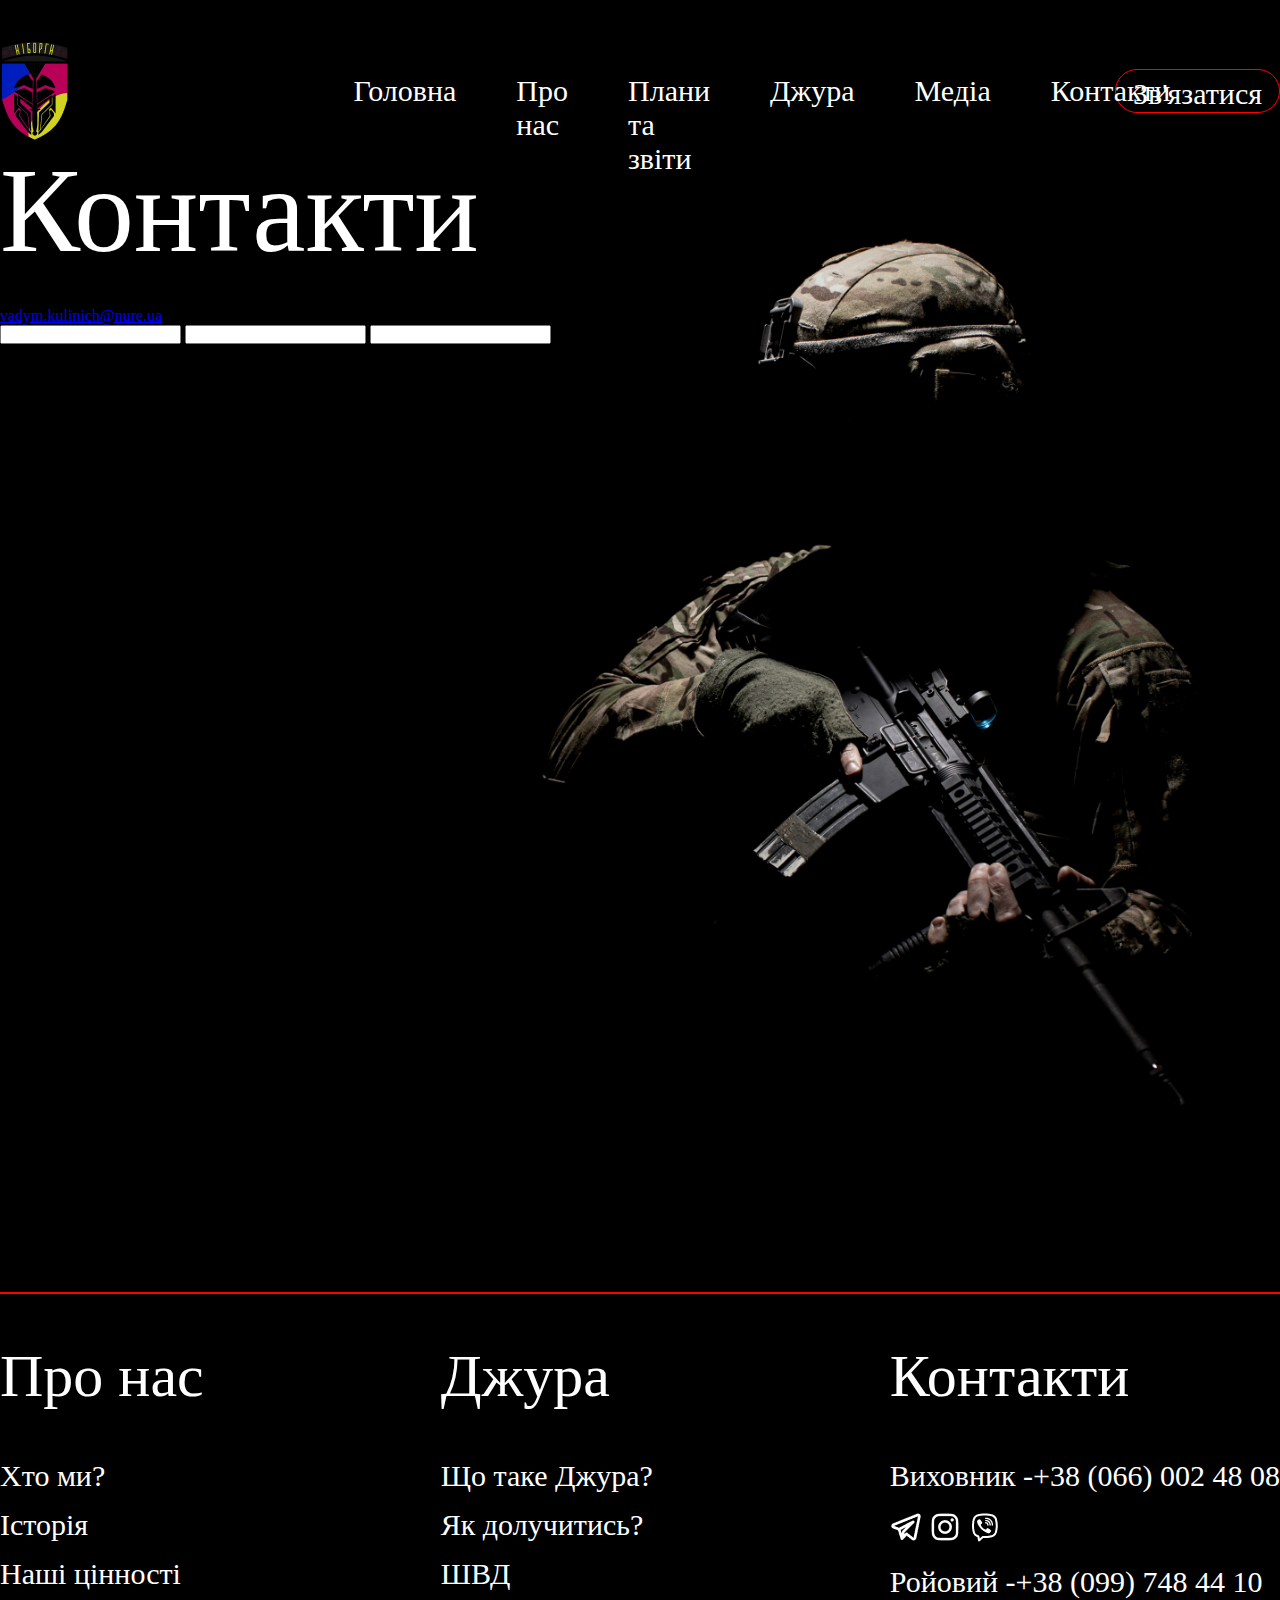
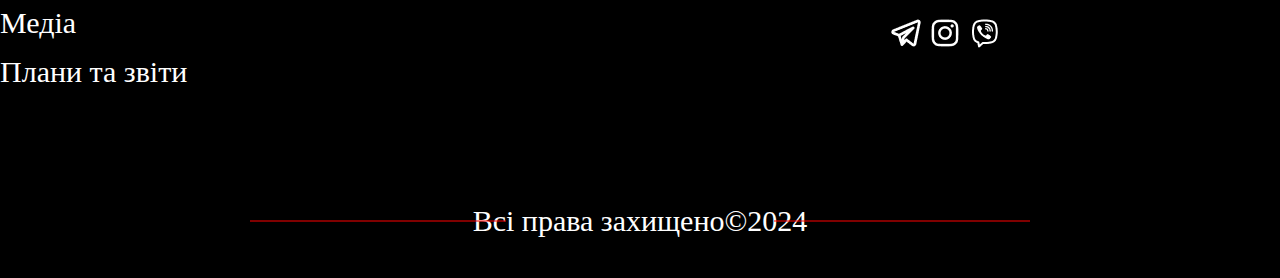
==== Contact.html @ 7b3c7601 "Contacts" ====
<!DOCTYPE html>
<html lang="en">
<head>
  <meta charset="UTF-8">
  <meta name="viewport" content="width=device-width, initial-scale=1.0">
  <link rel="stylesheet" href="style.css">
  <title>Рій</title>
</head>
<body>
  <header>
    <img src="IMG/Logo.png" alt="Logo">
    <nav class="header-menu">
      <ul>
        <li><a href="index.html">Головна</a></li>
        <li><a href="#">Про нас</a>
          <ul>
            <li><a href="#" id="backToHome">Історія</a></li>
            <li><a href="Riy.html">Рій</a></li>
          </ul>
        </li>
        <li><a href="Plans.html">Плани та звіти</a></li>
        <li><a href="#">Джура</a>
          <ul>
            <li><a href="Dzura.html">Що таке джура?</a></li>
            <li><a href="HowToJoin.html">Як долучитись?</a></li>
            <li><a href="SHVD.html">ШВД</a></li>
          </ul>
        </li>
        <li><a href="#">Медіа</a>
          <ul>
            <li><a href="">фото</a></li>
            <li><a href="">відео</a></li>
          </ul>
        </li>
        <li><a href="Contact.html">Контакти</a></li>
      </ul>
    </nav>
    <button id="callButton" class="btn-head">Зв'язатися</button>
  </header>


  <main>
    <div class="container-contacts">
      <div class="info-contacts">
        <h1>Контакти</h1>
        <h2>Вадим Анатолійович - Виховник</h2>
        <div class="email-contact">
          <div class="left-bar">
            <a href="mailto:vadym.kulinich@nure.ua">vadym.kulinich@nure.ua</a>
            <a href=""></a>
          </div>
          <div class="right-bar">

          </div>
        </div>

        <div class="send-message">
          <input type="text">
          <input type="number">
          <input type="text">
        </div>
      </div>
    </div>
  </main>

  <div id="footer"></div>

  <script src="script.js"></script>
</body>
</html>
---- style.css ----
@font-face {
  font-family: 'Cramaten'; /* по этому имени мы будем обращаться к шрифтц*/
  src: url('fonts/Cramaten'); /* URL по которому лежит шрифт */
  font-display: swap;
}

@font-face {
  font-family: 'Neue Haas Unica'; /* по этому имени мы будем обращаться к шрифтц*/
  src: url('fonts/NeueHaasUnica'); /* URL по которому лежит шрифт */
  font-display: swap;
}

* {
  margin: 0;
  padding: 0;

}

body {
  background-color: #000000;
  font-family: 'Cramaten';
}

html {
  scroll-behavior: smooth;
}

header {
  display: flex;
  width: 1280px;
  justify-content: space-between;
  align-items: center;
  margin: 0 auto;
  margin-top: 40px;
}

main {
  width: 1280px;
  margin: 0 auto;
}

footer {
  width: 1280px;
  margin: 0 auto;
  margin-top: 150px;
  border-top: 2px solid red;
}

.footer-info {
  display: flex;
}

footer nav {
  margin-top: 48px;
}

.footer-block1 h2 {
  margin-bottom: 48px;
}

.footer-info p {
  color: #FFFFFF;
  font-size: 30px;
  font-weight: 400;
  font-family: 'Neue Haas Unica';
}

.footer-block2 a:hover {
  transition: 1.0s;
  border-bottom: 1px solid red;
  padding-bottom: 0px;
}

.section-aboutUs-main {
  display: none;
  margin-bottom: 20px;
}

/* Відобразити активну секцію */
.section-aboutUs-main.active {
  display: block;
}

.menu-section2-index {
  margin-bottom: -365px;
  margin-top: 360px;
}


.all-rights {
  color: #FFFFFF;
}

footer nav {
  display: flex;
  justify-content: space-between;
}

footer ul li a {
  color: #FFFFFF;
  font-size: 30px;
  font-weight: 400;
  font-family: 'Neue Haas Unica';
  text-decoration: none;
  padding-bottom: 18px;
}

footer ul li {
  padding-bottom: 15px;
}

footer h2 a {
  color: #FFFFFF;
  text-decoration: none;
  font-size: 60px;
  font-weight: 400;
}

.all-rights {
  color: #FFFFFF;
  font-size: 30px;
  font-weight: 400;
  display: flex;
  justify-content: center;
  align-items: baseline;
  margin: 100px auto 40px auto;
  position: relative;
  text-align: center;
}

.all-rights::before,
.all-rights::after {
  content: "";
  display: inline-block;
  width: 20%; /* Розділіть на дві рівні частини (ліва та права половини) */
  height: 1px; /* Товщина полоски */
  background-color: red; /* Колір полоски */
  position: absolute;
  top: 51%;
  transform: translateY(-50%);
}

.all-rights::before {
  left: 250px; /* Ліва полоска */
}

.all-rights::after {
  right: 250px; /* Права полоска */
}

.all-rights span {
  font-family: 'Neue Haas Unica';
}

.header-menu {
  width: 816px;
}

.header-menu>ul>li {
  color: #FFFFFF;
  list-style: none;
  font-size: 30px;
  font-weight: 400;
  margin-left: 60px;
  cursor: pointer;
  position: relative;
  z-index: 1;
}

.header-menu>ul {
  display: flex;
  padding-left: 109px;
  margin-top: 5px;
}

.header-menu a {
  text-decoration: none;
  color: #FFFFFF;
}

.header-menu ul li ul {
  list-style-type: none;
  display: none;
  position: absolute;
  top: 100%;
  left: 0;
  z-index: 2;
}

.header-menu ul li ul li {
  width: 100%;
  color: #9F9F9F;
  width: 150px;
}

.header-menu ul li:hover > ul {
  display: flex;
  flex-direction: column;
 
}

.header-menu ul li:hover > ul li a {
  color: #9F9F9F;
}

.header-menu ul li {
  position: relative;
  height: 40px;
}

.header-menu ul li ul {
  list-style-type: none;
  display: flex;
  flex-direction: column;
  position: absolute;
  top: 100%;
  left: 0;
  opacity: 0;
  visibility: hidden;
  transition: opacity .4s ease, visibility .5s ease;
}

.header-menu ul li:hover > ul,
.header-menu ul li ul:hover {
  opacity: 1;
  visibility: visible;
}

.btn-head {
  width: 165px;
  height: 44px;
  border-radius: 30px;
  border: 1px solid #FF0000;
  background: rgba(255, 0, 0, 0);
  cursor: pointer;
  color: #FFFFFF;
  font-size: 30px;
  font-family: 'Cramaten';
  display: flex;
  flex-wrap: wrap;
  align-content: flex-end;
  justify-content: center;
  padding-bottom: 1px;
  transition: background-color 2s, color 2s; /* Змінено тут */
}

.btn-head:hover {
  background-color: #FF0000; /* Змінено тут */
  color: #000000; /* Змінено тут */
}

h1 {
  font-size: 120px;
  color: #ffffff;
  font-weight: 400;
}

article {
  width: 1280px;
  margin: 0 auto;
}

.section1 {
  position: relative;
}

.section1 h1 {
  font-size: 120px;
  font-weight: 400;
}

.section1 p {
  color: #FFFFFF;
  width: 469px;
  height: 240px;
  font-size: 24px;
  font-weight: 300;
  font-family: 'Neue Haas Unica';
  line-height: 24px;
}

.section1-img {
  width: 840px;
  height: 1024px;
  position: absolute;
  bottom: 143px;
  top: -142px;
  right: -119px;
  z-index: -1;
}

.section1::before {
  content: "";
  position: absolute;
  bottom: -245px;
  left: 557px;
  width: 66%;
  height: 30%;
  background: linear-gradient(to bottom, rgba(0, 0, 0, 0), rgba(0, 0, 0, 1.9));
}

.section1 h1 {
  padding-top: 132px;
}

.section1 p {
  margin: 48px 0;
}

.section2 {
  margin-top: 424px;
  text-align: center;
}

.section-aboutUs-main {
  margin-top: 350px;
}

.h1 {
  margin: 0 auto 48px auto;
  font-size: 120px;
  font-weight: 400;
}

.section2-2 {
  display: none;
}

.h1{
  display: flex;
  justify-content: center;
}

.section2-3 {
  display: none;
}

.section2-4 {
  display: none;
}

.main-p {
  color: #FFFFFF;
  font-family: 'Neue Haas Unica';
  font-weight: 300;
  font-size: 24px;
  line-height: 24px;
  text-align: center;
  width: 100%;
  text-align: justify;
}

.section2 img{
  width: 100%;
}

.menu_section2 {
  color: #FFFFFF;
  text-align: center;
}

.menu_section2 h2 {
  font-weight: 400;
  font-size: 60px;
  display: inline-block; 
  margin: 0 50px;
  margin-bottom: 100px;
  cursor: pointer;
}

.menu-mini_section2 {
  display: flex;
}

.menu-mini_section2 h3 {
  color: #ffffff;
  font-weight: 400;
  font-size: 60px;
  text-align: start;
}

.section2-details {
  margin-left: 48px;
}

.active-menu_section2 {
  border-bottom: 2px solid red;
  transition: 1s;
}


.menu_section2 h2 {
  position: relative;
  display: inline-block;
  transition: color 2.3s ease;
}

.menu_section2 h2::after {
  content: '';
  position: absolute;
  bottom: 0;
  left: 0;
  width: 100%;
  height: 2px;
  background-color: red;
  transform: scaleX(0); /* Задайте початковий розмір 0 */
  transform-origin: right;
  transition: transform .4s ease; /* Додайте плавний перехід для розміру */
}

.menu_section2 h2.active-menu_section2::after {
  transform: scaleX(1); /* Розширте анімацію на повний розмір */
}

.main-page-ornament-img {
  margin: 150px auto;
  display: flex;
  justify-content: center;
  align-items: center;
}

.section3 h1 {
  margin-bottom: 52px;
  display: flex;
  justify-content: center;
  align-items: center;
}

.section3-details {
  display: flex;
}

.section3-details img {
  margin-left: 48px;
}

.section4-details {
  display: flex;
  justify-content: space-between;
  margin-bottom: 100px;
}

.section4 h1 {
  display: flex;
  justify-content: center;
  align-items: center;
  margin-top: 150px;
  margin-bottom: 100px;
}

.our-values h2 {
  color: #FF0000;
  font-weight: 400;
  font-size: 60px;
}

.our-values p {
  color: #FFFFFF;
  font-weight: 300;
  font-size: 18px;
  text-align: justify;
  font-family: 'Neue Haas Unica';
  display: block;
  width: 300px;
  line-height: 18px;
}

.section5 {
  margin-top: 50px;
}

.section-dzura {
  margin-top: 150px;
}

.section-dzura2 {
  color: #ffffff;
  font-family: 'Neue Haas Unica';
  font-weight: 500;
  font-size: 30px;
  line-height: 30px;
  text-align: center;
  margin: 150px auto 150px auto;
  width: 80%;
}

.section-dzura4 {
  margin-top: 100px;
}

.section-dzura4 h1 {
  margin-bottom: 100px;
}

.main-p-dzura a {
  color: #FF0000;
}

.section-HowToJoin1 {
  margin: 150px auto 200px auto;
}

.section-HowToJoin2 img {
  display: flex;
  margin: auto;
}

.section-SHVD1 {
  margin: 150px auto;
}

.section2-details {
  text-align: center;
}

.main-p img {
  vertical-align: middle;
  display: inline-block;
  margin-right: 50px;
}

.shvd-img-p-mini {
  display: flex;
}

.shvd-img-p-mini img {
  height: 32px;
  width: 32px; 
}

.shvd-menu-mini_section2 img{
  margin-right: 40px;
}

.section-SHVD2-paragraf {
  color: #ffffff;
  font-family: 'Neue Haas Unica';
  font-weight: 300;
  font-size: 24px;
  line-height: 24px;
  text-align: justify;
  width: 680px;
  margin-top: 48px;
}

.section-SHVD3-details {
  display: flex;
  justify-content: space-between;
}

.SHVD3-key-features {
  margin-bottom: 50px;
}

.SHVD3-key-features p {
  width: 450px;
  padding-top: 18px;
}

.section-SHVD3 {
  width: 1100px;
  margin: 112px auto 0 auto;
}

.section-SHVD3-main-p {
  color: #ffffff;
  font-family: 'Neue Haas Unica';
  font-weight: 500;
  font-size: 30px;
  line-height: 30px;
  margin: 0px auto 100px auto;
  width: 839px;
  text-align: center;
}

.section-SHVD4 {
  margin-top: 130px;
}

.menu-mini_section5 img {
  width: 680px;
  height: 750px;
}

.section-SHVD5 {
  margin-top: 150px;
  margin-bottom: 100px;
}

/* alert */

.custom-alert {
  display: none;
  position: fixed;
  top: 50%;
  left: 50%;
  transform: translate(-50%, -50%);
  background-color: white;
  border: 1px solid #ccc;
  padding: 20px;
  box-shadow: 0 4px 8px rgba(0, 0, 0, 0.1);
  max-width: 750px;
  height: 476px;
  width: 100%;
  background-color: black;
  border: #000000;
  z-index: 5;
}

.close-btn {
  position: absolute;
  top: 15px;
  right: 15px;
  cursor: pointer;
  width: 36.3px;
  height: 36.3px;
  font-size: 24px;
  color: #ff0000;
}

.custom-alert h1 {
  color: #F0F0F0;
  font-weight: 400;
  font-size: 60px;
  line-height: 66px;
  padding-top: 40px;
}

.custom-alert-mini {
  display: flex;
  justify-content: center;
  flex-direction: column;
  align-items: center;
}

.custom-alert-mini input {
  width: 95%;
  height: 48px;
  margin-bottom: 33px;
  border: none;
  border-bottom: 1px solid #FF0000;
  background-color: #000000;
  font-size: 30px;
  font-weight: 400;
  font-family: 'Cramaten';
  padding-left: 20px;
  color: #ffffff;
  letter-spacing: 3px;
  outline: none;
}

.custom-alert-mini input:focus {
  border-bottom: 1px solid rgb(255, 255, 255);
  color: rgb(255, 0, 0); /* Колір тексту при фокусі */
}

.custom-alert-mini button {
  margin-top: 17px;
}

.customAlert2 {
  display: none;
}

.custom-alert-mini2 {
  margin-top: 109px;
}

.custom-alert-mini2 p {
  font-size: 24px;
  font-weight: 300;
  font-family: 'Neue Haas Unica';
  margin: 15px auto 40px auto;
  height: auto;
  width: 594px;
}

.riy-h1 {
  display: flex;
  justify-content: center;
  margin-top: 140px;
  margin-bottom: 20px;
}
.container-riy {
  display: flex;
  justify-content: space-between;
  align-items: flex-start;
  flex-wrap: wrap;
  max-width: 1280px;
  margin: 0 auto;
}

.card-riy {
  position: relative;
  margin: 2%;
  box-shadow: 5px 5px 20px #c40000;
  width: calc(25% - 20px);
  flex: 1 1 calc(22% - 20px);
  overflow: hidden;
}

.card-riy img {
  height: 365px;
  width: 280px;
  border-radius: 3px;
  transition: .5s;
}

.intro-riy {
  height: 20%;
  width: 100%;
  padding: 6px;
  box-sizing: border-box;
  background: rgb(255 0 0 / 65%);
  color: white;
  transition: .5s;
  position: absolute;
  bottom: -20%;
  left: 0;
}

.intro-riy h2 {
  margin: 10px;
  font-size: 36px;
}

.intro-riy p {
  font-size: 18px;
  margin: 10px;
  visibility: hidden;
  opacity: 0;
  font-family: 'Neue Haas Unica';
}

.card-riy:hover {
  cursor: pointer;
}

.card-riy:hover .intro-riy {
  height: 40%;
  bottom: 0;
  background: black;
}

.card-riy:hover p {
  opacity: 1;
  visibility: visible;
}

.card-riy:hover img {
  transform: scale(1.1) rotate(-3deg);
}

.h1-top {
  margin-top: 150px;
}

.our-plans-report h2 {
  color: #ffffff;
  font-size: 55px; 
}

.plans-and-report {
  margin-top: 32px;
}

.plans-and-report img {
  margin-right: 40px;
  height: 32px;
  width: 32px;
}

.plans-and-report p {
  color: #FFFFFF;
  font-size: 24px;
  font-weight: 300;
  font-family: 'Neue Haas Unica';
}

.plans-and-report-mini {
  display: flex;
  margin-left: 82px;
  margin-top: 25px;
  margin-bottom: 25px;
}

.plans_flex {
  display: flex;
}

.plans_flex p {
  color: red;
}

/* Slaider */

.menu-mini_section2-4 {
  display: flex;
  padding: 0 35px;
  align-items: center;
  justify-content: center;

  color: #c40000;
}

.wrapper{
  display: flex;
  max-width: 1200px;
  position: relative;
}
.wrapper i{
  top: 50%;
  height: 44px;
  width: 44px;
  color: #343F4F;
  cursor: pointer;
  font-size: 1.15rem;
  position: absolute;
  text-align: center;
  line-height: 44px;
  border-radius: 50%;
  transform: translateY(-50%);
  transition: transform 0.1s linear;
}
.wrapper i:active{
  transform: translateY(-50%) scale(0.9);
}

.wrapper i:first-child{
  left: -50px;
  display: none;
}
.wrapper i:last-child{
  right: -50px;
}
.wrapper .carousel{
  font-size: 0px;
  cursor: pointer;
  overflow: hidden;
  white-space: nowrap;
  scroll-behavior: smooth;
}
.carousel.dragging{
  cursor: grab;
  scroll-behavior: auto;
}
.carousel.dragging img{
  pointer-events: none;
}
.carousel img{
  height: 450px;
  object-fit: cover;
  user-select: none;
  margin-left: 14px;
  width: calc(100% / 3);
  border-radius: 15px;
}
.carousel img:first-child{
  margin-left: 0px;
}
@media screen and (max-width: 900px) {
  .carousel img{
    width: calc(100% / 2);
  }
}
@media screen and (max-width: 550px) {
  .carousel img{
    width: 100%;
  }
}

.container-big-kiborgy {
  margin-top: 100px;
}


.container-big-kiborgy {
  display: flex;
}

.container-left-kiborgy img {
  width: 450px;
  height: 570px;
  margin-right: 60px;
  
}

.container-left-kiborgy-details,
.container-right-kiborgy {
  color: #c40000;
}

.container-left-kiborgy-details {
  display: flex;
  margin-bottom: 4px;
}

.container-left-kiborgy-details p {
  font-size: 30px ;
}

.container-left-kiborgy-details span {
  font-size: 20px;
  font-weight: 300;
  font-family: "Nunito";
  color: #ffffff;
}

.container-right-kiborgy p {
  font-size: 19px;
  color: #ffff;
  font-family: 'Nunito';
  text-align: justify;
}

.container-right-kiborgy h1 {
  font-size: 60px;
  margin-bottom: 24px;
}

.corps p {
  color: #c40000;
  font-size: 30px;
}

.corps-group {
  display: flex;
  margin-bottom: 3px;
}

.corps-group img {
  height: 25px;
  width: 25px;
  margin-right: 12px;
  margin-left: 71px;
}

.corps-group span {
  color: #ffffff;
  font-size: 20px;
  font-family: "Nunito";
}

.container-contacts {
  height: 1000px;
  width: 1280px;
  background-image: url('IMG/alexander-jawfox-Mu0ExSKTOBs-unsplash.jpg'); /* Зображення, яке буде використовуватися в якості фону */
  background-size: cover; /* Збільшує зображення так, щоб воно повністю покривало блок */
  background-position: center;
}
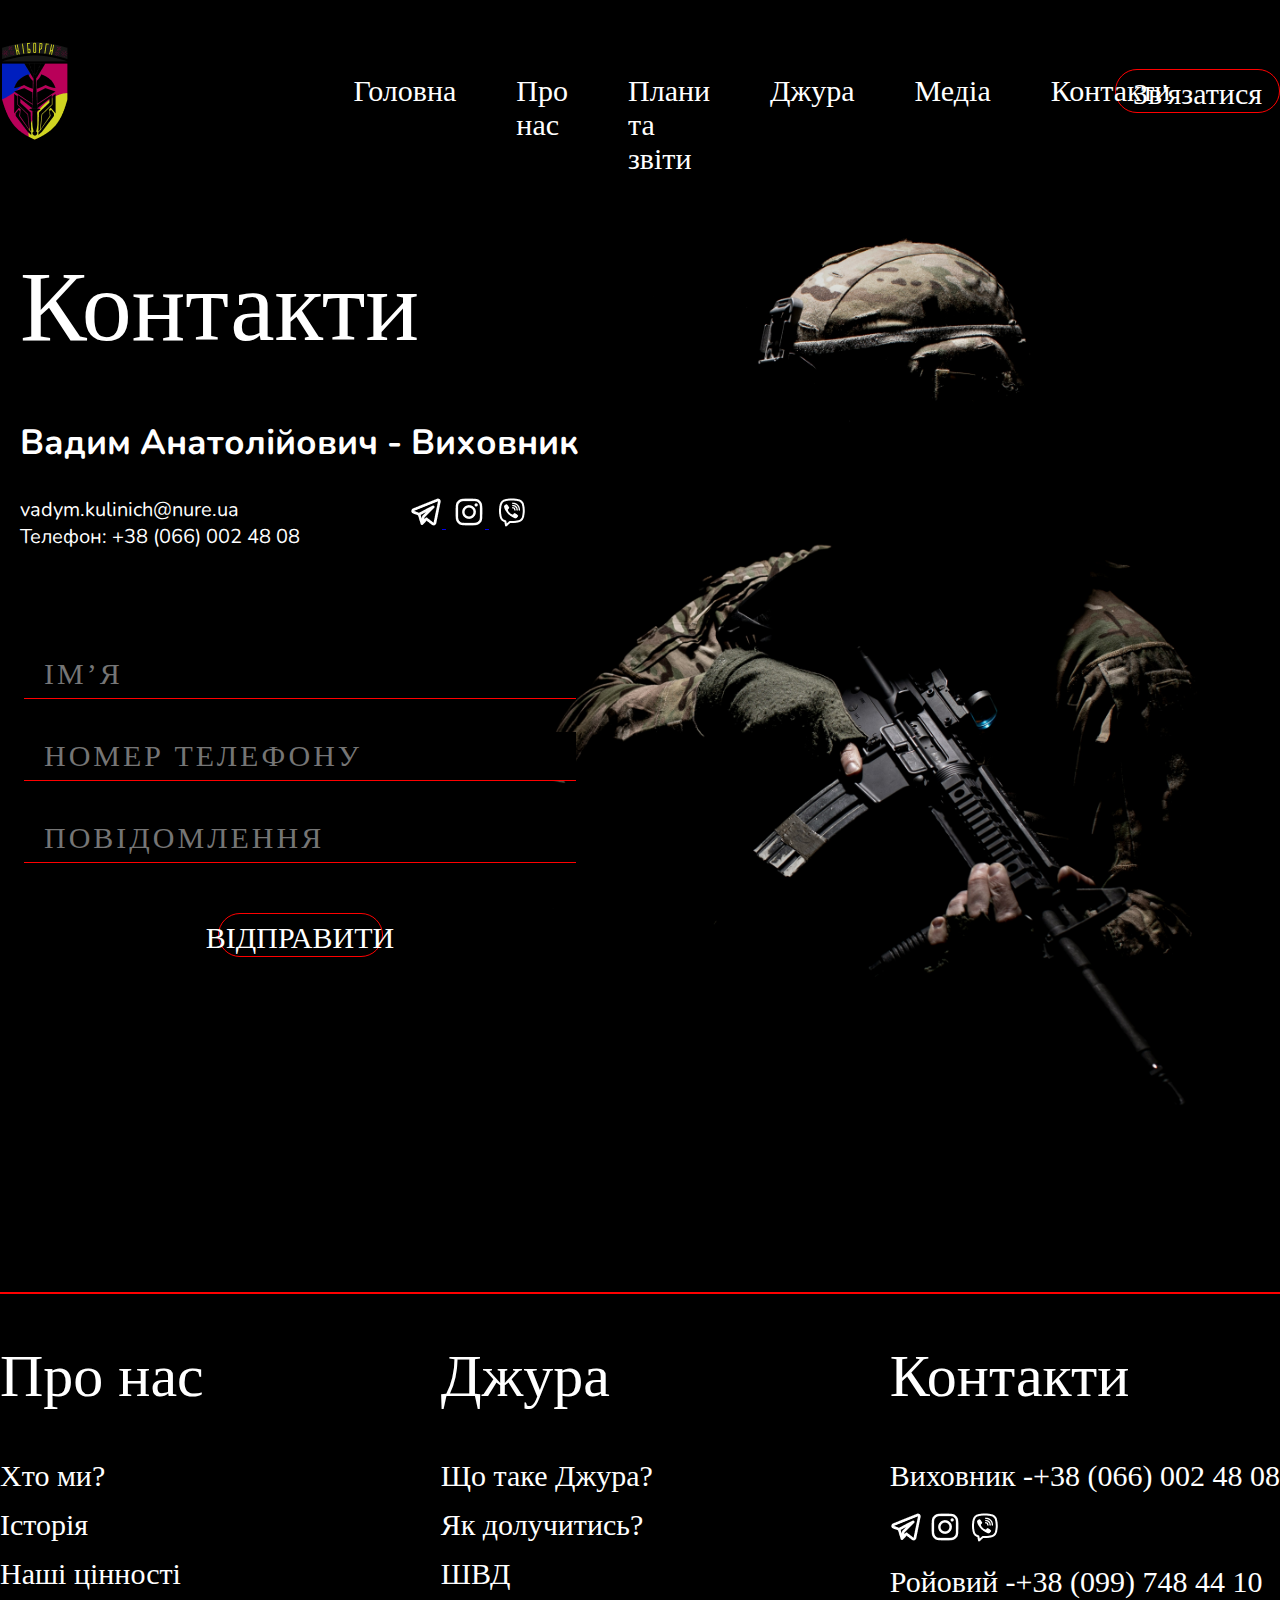
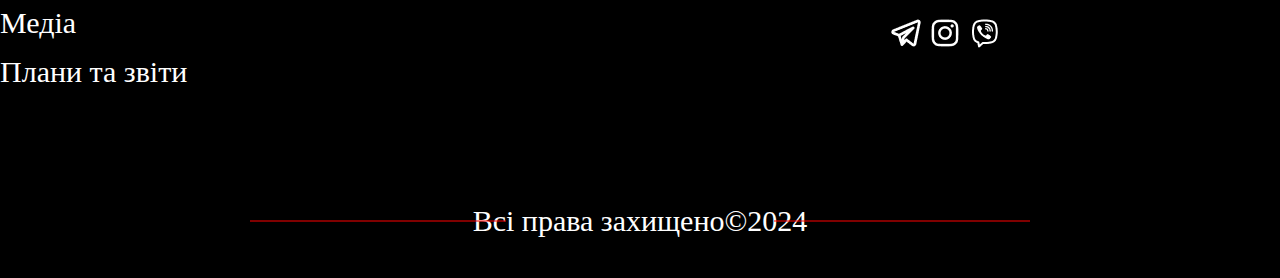
==== commit 451ee0c7: "Contacts finish" ====
--- a/Contact.html
+++ b/Contact.html
@@ -4,6 +4,9 @@
   <meta charset="UTF-8">
   <meta name="viewport" content="width=device-width, initial-scale=1.0">
   <link rel="stylesheet" href="style.css">
+  <link rel="preconnect" href="https://fonts.googleapis.com">
+  <link rel="preconnect" href="https://fonts.gstatic.com" crossorigin>
+  <link href="https://fonts.googleapis.com/css2?family=Nunito:ital,wght@0,200..1000;1,200..1000&display=swap" rel="stylesheet">
   <title>Рій</title>
 </head>
 <body>
@@ -47,17 +50,28 @@
         <div class="email-contact">
           <div class="left-bar">
             <a href="mailto:vadym.kulinich@nure.ua">vadym.kulinich@nure.ua</a>
-            <a href=""></a>
+            <a href="tel:+380660024808">Телефон: +38 (066) 002 48 08</a>
           </div>
           <div class="right-bar">
-
+              <a href="https://t.me/VadikKulinich" target="_blank">
+                <img src="IMG/footer/uil_telegram-alt.png" alt="Telegram">
+              </a>
+              <a href="https://www.instagram.com/_v_a_d_i_k/" target="_blank">
+                <img src="IMG/footer/uil_instagram.png" alt="Instagram">
+              </a>
+              <a href="tel:+380660024808" target="_blank">
+                <img src="IMG/footer/basil_viber-outline.png" alt="Viber">
+              </a>
           </div>
         </div>
 
-        <div class="send-message">
-          <input type="text">
-          <input type="number">
-          <input type="text">
+        <div class="contact-message">
+          <div class="custom-alert-mini">
+            <input type="text" placeholder="ІМ’Я">
+            <input type="number" placeholder="НОМЕР ТЕЛЕФОНУ">
+            <input type="text" placeholder="ПОВІДОМЛЕННЯ">
+            <button class="btn-head">ВІДПРАВИТИ</button>
+          </div>
         </div>
       </div>
     </div>
--- a/style.css
+++ b/style.css
@@ -944,7 +944,60 @@
 .container-contacts {
   height: 1000px;
   width: 1280px;
-  background-image: url('IMG/alexander-jawfox-Mu0ExSKTOBs-unsplash.jpg'); /* Зображення, яке буде використовуватися в якості фону */
-  background-size: cover; /* Збільшує зображення так, щоб воно повністю покривало блок */
+  background-image: url('IMG/alexander-jawfox-Mu0ExSKTOBs-unsplash.jpg'); 
+  background-size: cover; 
   background-position: center;
+  position: relative;
+}
+
+.info-contacts {
+  position: absolute; /* Додайте це */
+  bottom: 165px; /* Вирівняйте блок внизу відносно батьківського контейнера */
+  left: 0; /* Вирівняйте блок зліва відносно батьківського контейнера */
+  padding: 20px; /* Додайте відступи, які потрібно */
+
+}
+
+.info-contacts h1 {
+  font-size: 100px;
+} 
+
+.info-contacts h2 {
+  color: #ffffff;
+  font-size: 35px;
+  font-family: "Nunito";
+  margin-top: 55px;
+}
+
+.left-bar {
+  display: flex;
+  flex-direction: column;
+  margin-right: 110px;
+}
+
+.left-bar a {
+  color: #ffffff;
+  text-decoration: none;
+  font-size: 20px;
+  font-family: "Nunito";
+}
+
+.send-message {
+  display: flex;
+  flex-direction: column;
+  width: 300px;
+}
+
+.email-contact {
+  display: flex;
+  margin-top: 30px;
+}
+
+.right-bar a {
+  margin-right: 7px;
+}
+
+.contact-message {
+  margin-top: 100px;
+  width: 560px;
 }